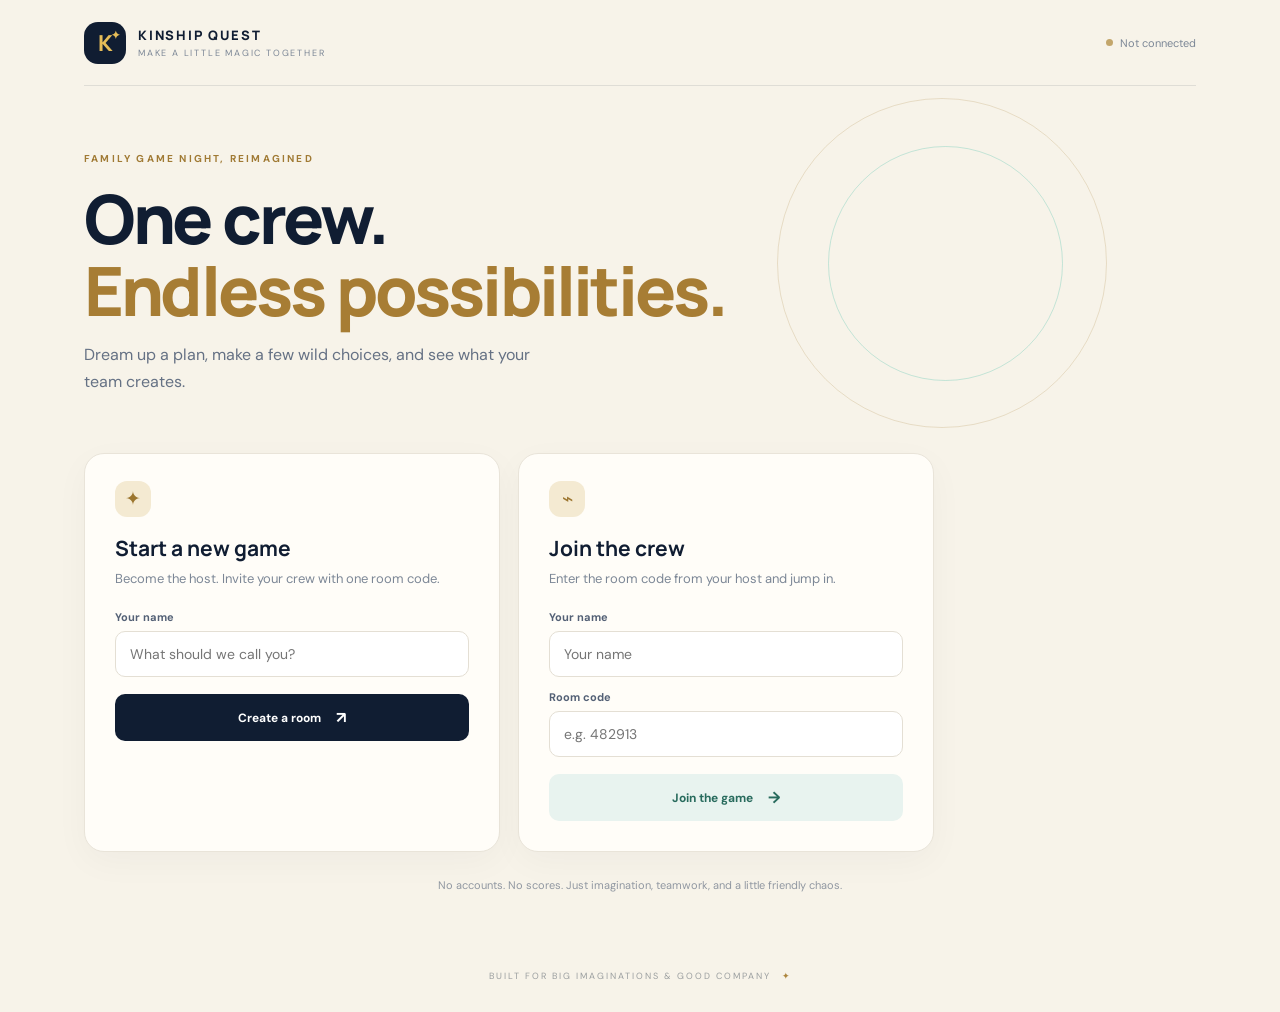
==== index.html @ 510e50ca "Add initial Kinship Quest prototype files" ====
<!doctype html>
<html lang="en">
<head>
  <meta charset="utf-8">
  <meta name="viewport" content="width=device-width, initial-scale=1">
  <meta name="theme-color" content="#101d32">
  <title>Kinship Quest | Family Game Night</title>
  <link rel="stylesheet" href="styles.css">
</head>
<body>
  <main class="shell">
    <header class="topbar">
      <a class="brand" href="#" aria-label="Kinship Quest home">
        <span class="brand-mark">K<span>✦</span></span>
        <span><strong>KINSHIP QUEST</strong><small>MAKE A LITTLE MAGIC TOGETHER</small></span>
      </a>
      <div id="connection" class="connection"><i></i><span>Not connected</span></div>
    </header>

    <section id="lobby" class="screen">
      <div class="hero">
        <div class="eyebrow">FAMILY GAME NIGHT, REIMAGINED</div>
        <h1>One crew.<br><em>Endless possibilities.</em></h1>
        <p>Dream up a plan, make a few wild choices, and see what your team creates.</p>
        <div class="hero-orbit orbit-one"></div><div class="hero-orbit orbit-two"></div>
      </div>
      <div class="lobby-grid">
        <article class="panel join-panel">
          <div class="panel-icon">✦</div>
          <h2>Start a new game</h2>
          <p>Become the host. Invite your crew with one room code.</p>
          <label for="hostName">Your name</label>
          <input id="hostName" maxlength="18" placeholder="What should we call you?">
          <button id="createRoom" class="btn btn-primary">Create a room <span>↗</span></button>
        </article>
        <article class="panel join-panel">
          <div class="panel-icon">⌁</div>
          <h2>Join the crew</h2>
          <p>Enter the room code from your host and jump in.</p>
          <label for="joinName">Your name</label>
          <input id="joinName" maxlength="18" placeholder="Your name">
          <label for="roomCode">Room code</label>
          <input id="roomCode" maxlength="6" placeholder="e.g. 482913" inputmode="numeric">
          <button id="joinRoom" class="btn btn-secondary">Join the game <span>→</span></button>
        </article>
      </div>
      <p class="lobby-note">No accounts. No scores. Just imagination, teamwork, and a little friendly chaos.</p>
    </section>

    <section id="game" class="screen hidden">
      <div class="game-head">
        <div><div class="eyebrow">YOUR FAMILY GAME ROOM</div><h1 id="roomTitle">The crew is here</h1></div>
        <div class="room-chip">ROOM <strong id="roomCodeDisplay">------</strong><button id="copyLink" title="Copy invite link">Copy invite</button></div>
      </div>
      <div class="game-layout">
        <aside class="sidebar panel">
          <div class="side-label">THE CREW <span id="playerCount">1</span></div>
          <ul id="playerList" class="player-list"></ul>
          <div class="side-divider"></div>
          <div class="side-label">TONIGHT'S ACTIVITIES</div>
          <div class="activity-tag active"><span>✧</span><div><b>Adventure Mission</b><small>Choose your path together</small></div></div>
          <div class="activity-tag"><span>✎</span><div><b>Draw It or Caption It</b><small>Create something unexpected</small></div></div>
          <p class="host-note" id="hostNote">The host sets the pace and starts each round.</p>
          <button id="leaveRoom" class="btn btn-quiet">Leave room</button>
        </aside>

        <section class="play-area">
          <div id="waiting" class="panel waiting-panel">
            <div class="waiting-symbol">✦</div>
            <div class="eyebrow">THE ADVENTURE STARTS HERE</div>
            <h2>Gather your people.</h2>
            <p>Share the room code. When everyone's in, the host can kick things off.</p>
            <div class="waiting-code" id="waitingCode">------</div>
            <button id="startGame" class="btn btn-primary host-only">Start the adventure <span>↗</span></button>
            <p class="waiting-small" id="waitingStatus">Waiting for the host to begin…</p>
          </div>

          <div id="round" class="panel round-panel hidden">
            <div class="round-top"><span class="round-kicker" id="roundKicker">MISSION 01</span><span id="roundType" class="round-type">TEAM DECISION</span></div>
            <div class="progress-track"><div id="progressBar"></div></div>
            <div class="eyebrow" id="roundEyebrow">THE WORLD IS YOURS TO SHAPE</div>
            <h2 id="promptTitle">A message from the future…</h2>
            <p id="promptBody" class="prompt-body"></p>
            <div id="missionChoices" class="choice-grid"></div>
            <div id="drawArea" class="draw-area hidden">
              <div class="draw-tabs"><button id="tabDraw" class="selected">Draw it</button><button id="tabCaption">Caption it</button></div>
              <div id="drawingPane">
                <canvas id="drawingCanvas" width="600" height="360"></canvas>
                <div class="canvas-tools"><button id="clearCanvas" class="btn btn-quiet">Clear</button><label>Ink <input id="inkColor" type="color" value="#14233c"></label><label>Size <input id="inkSize" type="range" min="2" max="18" value="6"></label></div>
              </div>
              <div id="captionPane" class="hidden"><textarea id="captionInput" maxlength="180" placeholder="Give it a caption…"></textarea></div>
              <button id="submitCreation" class="btn btn-primary">Send my creation <span>↗</span></button>
            </div>
            <div id="submissionStatus" class="submission-status"></div>
            <div id="revealArea" class="reveal-area hidden"><h3>The crew made this</h3><div id="revealGrid" class="reveal-grid"></div></div>
            <div class="host-controls host-only">
              <button id="revealBtn" class="btn btn-secondary">Reveal creations</button>
              <button id="nextRound" class="btn btn-primary">Next round <span>→</span></button>
            </div>
          </div>
          <div id="finished" class="panel waiting-panel hidden">
            <div class="waiting-symbol">✧</div><div class="eyebrow">THAT'S A WRAP</div>
            <h2>Look what we made together.</h2><p>Good stories are better when everybody adds something.</p>
            <button id="playAgain" class="btn btn-primary host-only">Play another round</button>
          </div>
        </section>
      </div>
    </section>
    <footer>BUILT FOR BIG IMAGINATIONS & GOOD COMPANY <span>✦</span></footer>
  </main>
  <div id="toast" class="toast" role="status"></div>
  <script type="module" src="app.js"></script>
</body>
</html>
---- styles.css ----
@import url('https://fonts.googleapis.com/css2?family=DM+Sans:wght@400;500;600;700&family=Manrope:wght@400;500;600;700;800&display=swap');
:root{--navy:#101d32;--navy2:#1c2d49;--cream:#f7f3e9;--paper:#fffdf8;--gold:#e6bd58;--teal:#62c7b3;--muted:#7c8796;--line:#e9e4d9;--coral:#e58a72}
*{box-sizing:border-box}body{margin:0;background:var(--cream);color:var(--navy);font-family:"DM Sans",sans-serif;min-height:100vh}.shell{max-width:1180px;margin:auto;padding:0 34px}.topbar{height:86px;display:flex;align-items:center;justify-content:space-between;border-bottom:1px solid rgba(16,29,50,.1)}.brand{display:flex;align-items:center;gap:12px;color:var(--navy);text-decoration:none}.brand-mark{width:42px;height:42px;background:var(--navy);color:var(--gold);border-radius:14px;display:grid;place-items:center;font:800 22px Manrope;position:relative}.brand-mark span{font-size:11px;position:absolute;right:6px;top:5px}.brand strong{display:block;font:800 13px Manrope;letter-spacing:1.8px}.brand small{display:block;font-size:9px;letter-spacing:1.8px;color:var(--muted);margin-top:3px}.connection{font-size:11px;color:var(--muted);display:flex;align-items:center;gap:7px}.connection i{width:7px;height:7px;border-radius:50%;background:#c3a66b}.connection.online i{background:#48aa91}.hero{position:relative;padding:66px 0 42px;overflow:hidden}.eyebrow{font-size:10px;font-weight:700;letter-spacing:2.2px;color:#a07a34}.hero h1{font:800 clamp(42px,6vw,68px)/1.06 Manrope;margin:17px 0 16px;letter-spacing:-2.8px;position:relative;z-index:1}.hero h1 em{font-style:normal;color:#a77d34}.hero p{font-size:16px;color:#657184;max-width:470px;line-height:1.65;position:relative;z-index:1}.hero-orbit{position:absolute;border:1px solid rgba(167,125,52,.2);border-radius:50%;pointer-events:none}.orbit-one{width:330px;height:330px;right:8%;top:12px}.orbit-two{width:235px;height:235px;right:12%;top:60px;border-color:rgba(98,199,179,.35)}.lobby-grid{display:grid;grid-template-columns:1fr 1fr;gap:18px;max-width:850px}.panel{background:var(--paper);border:1px solid var(--line);border-radius:20px;box-shadow:0 10px 35px rgba(16,29,50,.035)}.join-panel{padding:27px 30px 30px}.panel-icon{width:36px;height:36px;border-radius:12px;background:#f4ead2;color:#9c762f;display:grid;place-items:center;font-size:19px}.join-panel h2{font:700 21px Manrope;margin:17px 0 7px}.join-panel p{font-size:13px;color:var(--muted);margin:0 0 22px;line-height:1.5}.join-panel label{display:block;font-size:11px;font-weight:700;margin:13px 0 7px;color:#536075}.join-panel input,textarea{width:100%;border:1px solid #e4dfd4;background:#fff;border-radius:10px;padding:13px 14px;font:14px "DM Sans";outline:none;color:var(--navy)}input:focus,textarea:focus{border-color:#c4a35c;box-shadow:0 0 0 3px rgba(230,189,88,.15)}.btn{border:0;border-radius:10px;padding:13px 17px;font:700 12px "DM Sans";cursor:pointer;transition:.18s;display:inline-flex;align-items:center;justify-content:center;gap:15px}.btn:hover{transform:translateY(-1px);filter:brightness(1.04)}.btn span{font-size:16px}.btn-primary{background:var(--navy);color:#fff}.btn-secondary{background:#e8f3ef;color:#286b5d}.btn-quiet{background:#f1eee7;color:#677184}.join-panel .btn{width:100%;margin-top:17px}.lobby-note{text-align:center;font-size:11px;color:#9097a1;margin:26px 0 58px}.game-head{display:flex;align-items:center;justify-content:space-between;padding:38px 0 22px}.game-head h1{font:800 28px Manrope;margin:7px 0}.room-chip{background:#fff;border:1px solid var(--line);border-radius:12px;padding:9px 11px;font-size:9px;letter-spacing:1.5px;color:var(--muted);display:flex;align-items:center;gap:10px}.room-chip strong{font-size:15px;color:var(--navy);letter-spacing:2px}.room-chip button{border:0;border-left:1px solid var(--line);padding-left:10px;background:none;color:#8c6b2e;font-weight:700;font-size:10px;cursor:pointer}.game-layout{display:grid;grid-template-columns:240px 1fr;gap:20px;margin-bottom:55px}.sidebar{padding:21px;height:fit-content}.side-label{font-size:9px;font-weight:700;letter-spacing:1.8px;color:#9a8a6c;display:flex;justify-content:space-between}.player-list{list-style:none;padding:12px 0 5px;margin:0}.player-list li{display:flex;align-items:center;gap:9px;padding:8px 0;font-size:12px;font-weight:600}.avatar{width:27px;height:27px;border-radius:9px;background:#e8f3ef;color:#357766;display:grid;place-items:center;font-size:11px}.host-label{font-size:8px;color:#a17c36;margin-left:auto;letter-spacing:1px}.side-divider{height:1px;background:var(--line);margin:16px 0}.activity-tag{display:flex;align-items:center;gap:10px;padding:12px 8px;border-radius:11px;margin-top:5px;color:#6d7887}.activity-tag.active{background:#f6f0e2;color:var(--navy)}.activity-tag>span{font-size:19px;color:#a17c36}.activity-tag b{display:block;font-size:11px}.activity-tag small{display:block;font-size:9px;color:#8b94a1;margin-top:3px}.host-note{font-size:10px;line-height:1.5;color:#8b94a1;margin:19px 2px}.sidebar .btn{width:100%;font-size:10px}.play-area{min-width:0}.waiting-panel{text-align:center;padding:56px 25px;min-height:420px;display:flex;flex-direction:column;align-items:center;justify-content:center}.waiting-symbol{font-size:35px;color:#b58b3f;margin-bottom:16px}.waiting-panel h2{font:800 29px Manrope;margin:12px 0}.waiting-panel p{font-size:13px;color:#778293;max-width:390px;line-height:1.6}.waiting-code{font:800 25px Manrope;letter-spacing:7px;background:#f4efe3;border-radius:12px;padding:12px 22px;margin:12px 0 18px}.waiting-small{font-size:10px!important}.round-panel{padding:28px 32px;min-height:520px}.round-top{display:flex;justify-content:space-between;align-items:center}.round-kicker{font-size:10px;font-weight:800;letter-spacing:1.8px;color:#9c762f}.round-type{font-size:9px;letter-spacing:1.3px;color:#7d8c9b;background:#eef3f0;padding:7px 10px;border-radius:30px}.progress-track{height:3px;background:#eee9df;margin:17px 0 30px;border-radius:4px}.progress-track div{height:3px;width:10%;background:var(--gold);border-radius:4px;transition:width .2s}.round-panel h2{font:800 clamp(24px,3.5vw,36px)/1.15 Manrope;letter-spacing:-1px;margin:10px 0}.prompt-body{font-size:14px;line-height:1.65;color:#697789;max-width:650px;margin:10px 0 24px}.choice-grid{display:grid;grid-template-columns:1fr 1fr;gap:11px}.choice{background:#fff;border:1px solid var(--line);border-radius:12px;padding:16px;text-align:left;font:600 12px "DM Sans";color:var(--navy);cursor:pointer;min-height:65px}.choice:hover{border-color:#c9ad6d;background:#fffcf5}.choice.selected{border:2px solid #b48a3c;background:#faf4e5;padding:15px}.choice .choice-letter{display:inline-grid;place-items:center;width:23px;height:23px;border-radius:8px;background:#f0eadc;color:#98712f;margin-right:8px;font-size:10px}.draw-area{margin-top:15px}.draw-tabs{display:flex;gap:6px;margin:10px 0}.draw-tabs button{border:0;background:#f1eee7;color:#738092;border-radius:8px;padding:9px 15px;font-size:11px;font-weight:700;cursor:pointer}.draw-tabs button.selected{background:#e8f3ef;color:#286b5d}canvas{width:100%;max-width:600px;height:auto;aspect-ratio:5/3;background:#fff;border:1px dashed #cfc8b8;border-radius:12px;touch-action:none;display:block}.canvas-tools{display:flex;align-items:center;gap:15px;margin:10px 0 15px}.canvas-tools label{font-size:10px;color:#667487;display:flex;align-items:center;gap:6px}.canvas-tools input[type=color]{width:25px;height:22px;border:0;padding:0;background:none}.canvas-tools input[type=range]{width:75px}.draw-area textarea{min-height:100px;resize:vertical;margin:5px 0 12px}.draw-area>.btn{margin-top:4px}.submission-status{font-size:11px;color:#39816f;margin-top:12px;min-height:18px}.host-controls{display:flex;justify-content:flex-end;gap:9px;border-top:1px solid var(--line);padding-top:18px;margin-top:23px}.reveal-area{margin-top:24px}.reveal-area h3{font:700 16px Manrope}.reveal-grid{display:grid;grid-template-columns:repeat(auto-fit,minmax(150px,1fr));gap:10px}.reveal-card{background:#f7f4ed;border-radius:11px;padding:10px;font-size:10px}.reveal-card b{display:block;margin-bottom:7px}.reveal-card img{width:100%;border-radius:7px}.hidden{display:none!important}footer{text-align:center;font-size:9px;letter-spacing:2px;color:#9a9e9f;padding:20px 0 30px}footer span{color:#ad853d;margin-left:7px}.toast{position:fixed;bottom:20px;left:50%;transform:translate(-50%,20px);background:var(--navy);color:white;padding:11px 17px;border-radius:9px;font-size:12px;opacity:0;pointer-events:none;transition:.2s;z-index:10}.toast.show{opacity:1;transform:translate(-50%,0)}@media(max-width:760px){.shell{padding:0 17px}.topbar{height:70px}.hero{padding:48px 0 30px}.hero-orbit{opacity:.35;right:-100px}.lobby-grid{grid-template-columns:1fr}.join-panel{padding:23px}.game-head{align-items:flex-start;gap:12px;flex-direction:column}.game-layout{grid-template-columns:1fr;gap:13px}.sidebar{order:2}.play-area{order:1}.round-panel{padding:22px 18px}.waiting-panel{min-height:350px}.choice-grid{grid-template-columns:1fr}.host-controls{flex-direction:column}.host-controls .btn{width:100%}.room-chip{font-size:8px}.game-head h1{font-size:24px}.canvas-tools{flex-wrap:wrap}}
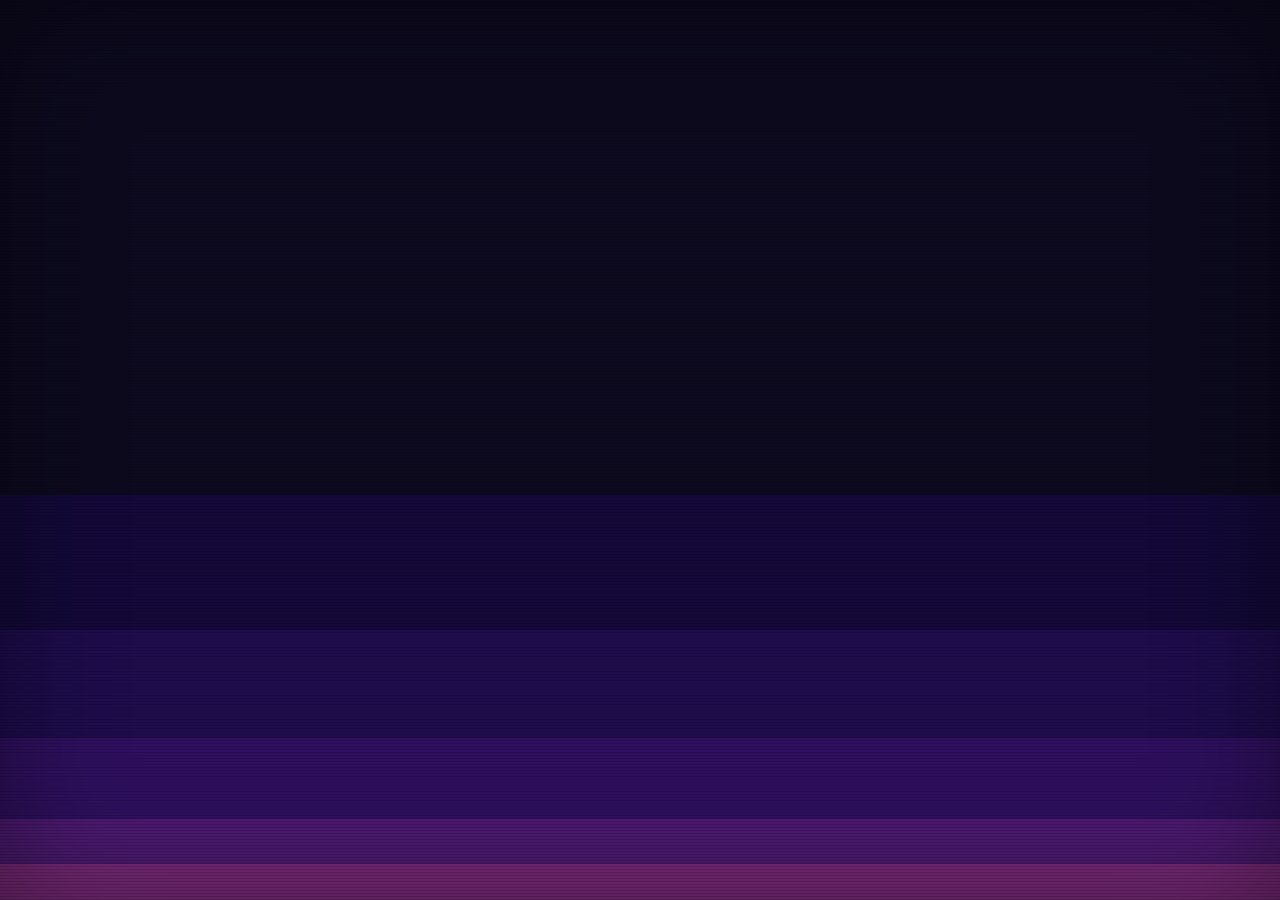
==== commit 310f4dd5: "File updates - newer game play decisions" ====
--- a/index.html
+++ b/index.html
@@ -2,113 +2,24 @@
 <html lang="en">
 <head>
   <meta charset="utf-8">
-  <meta name="viewport" content="width=device-width, initial-scale=1">
-  <meta name="theme-color" content="#101d32">
-  <title>Kinship Quest | Family Game Night</title>
+  <meta name="viewport" content="width=device-width, initial-scale=1, viewport-fit=cover">
+  <meta name="theme-color" content="#0d0a1f">
+  <title>KINSHIP QUEST</title>
+  <link rel="preconnect" href="https://fonts.googleapis.com">
+  <link rel="preconnect" href="https://fonts.gstatic.com" crossorigin>
+  <link href="https://fonts.googleapis.com/css2?family=Press+Start+2P&family=VT323&display=swap" rel="stylesheet">
   <link rel="stylesheet" href="styles.css">
 </head>
 <body>
-  <main class="shell">
-    <header class="topbar">
-      <a class="brand" href="#" aria-label="Kinship Quest home">
-        <span class="brand-mark">K<span>✦</span></span>
-        <span><strong>KINSHIP QUEST</strong><small>MAKE A LITTLE MAGIC TOGETHER</small></span>
-      </a>
-      <div id="connection" class="connection"><i></i><span>Not connected</span></div>
-    </header>
-
-    <section id="lobby" class="screen">
-      <div class="hero">
-        <div class="eyebrow">FAMILY GAME NIGHT, REIMAGINED</div>
-        <h1>One crew.<br><em>Endless possibilities.</em></h1>
-        <p>Dream up a plan, make a few wild choices, and see what your team creates.</p>
-        <div class="hero-orbit orbit-one"></div><div class="hero-orbit orbit-two"></div>
-      </div>
-      <div class="lobby-grid">
-        <article class="panel join-panel">
-          <div class="panel-icon">✦</div>
-          <h2>Start a new game</h2>
-          <p>Become the host. Invite your crew with one room code.</p>
-          <label for="hostName">Your name</label>
-          <input id="hostName" maxlength="18" placeholder="What should we call you?">
-          <button id="createRoom" class="btn btn-primary">Create a room <span>↗</span></button>
-        </article>
-        <article class="panel join-panel">
-          <div class="panel-icon">⌁</div>
-          <h2>Join the crew</h2>
-          <p>Enter the room code from your host and jump in.</p>
-          <label for="joinName">Your name</label>
-          <input id="joinName" maxlength="18" placeholder="Your name">
-          <label for="roomCode">Room code</label>
-          <input id="roomCode" maxlength="6" placeholder="e.g. 482913" inputmode="numeric">
-          <button id="joinRoom" class="btn btn-secondary">Join the game <span>→</span></button>
-        </article>
-      </div>
-      <p class="lobby-note">No accounts. No scores. Just imagination, teamwork, and a little friendly chaos.</p>
-    </section>
-
-    <section id="game" class="screen hidden">
-      <div class="game-head">
-        <div><div class="eyebrow">YOUR FAMILY GAME ROOM</div><h1 id="roomTitle">The crew is here</h1></div>
-        <div class="room-chip">ROOM <strong id="roomCodeDisplay">------</strong><button id="copyLink" title="Copy invite link">Copy invite</button></div>
-      </div>
-      <div class="game-layout">
-        <aside class="sidebar panel">
-          <div class="side-label">THE CREW <span id="playerCount">1</span></div>
-          <ul id="playerList" class="player-list"></ul>
-          <div class="side-divider"></div>
-          <div class="side-label">TONIGHT'S ACTIVITIES</div>
-          <div class="activity-tag active"><span>✧</span><div><b>Adventure Mission</b><small>Choose your path together</small></div></div>
-          <div class="activity-tag"><span>✎</span><div><b>Draw It or Caption It</b><small>Create something unexpected</small></div></div>
-          <p class="host-note" id="hostNote">The host sets the pace and starts each round.</p>
-          <button id="leaveRoom" class="btn btn-quiet">Leave room</button>
-        </aside>
-
-        <section class="play-area">
-          <div id="waiting" class="panel waiting-panel">
-            <div class="waiting-symbol">✦</div>
-            <div class="eyebrow">THE ADVENTURE STARTS HERE</div>
-            <h2>Gather your people.</h2>
-            <p>Share the room code. When everyone's in, the host can kick things off.</p>
-            <div class="waiting-code" id="waitingCode">------</div>
-            <button id="startGame" class="btn btn-primary host-only">Start the adventure <span>↗</span></button>
-            <p class="waiting-small" id="waitingStatus">Waiting for the host to begin…</p>
-          </div>
-
-          <div id="round" class="panel round-panel hidden">
-            <div class="round-top"><span class="round-kicker" id="roundKicker">MISSION 01</span><span id="roundType" class="round-type">TEAM DECISION</span></div>
-            <div class="progress-track"><div id="progressBar"></div></div>
-            <div class="eyebrow" id="roundEyebrow">THE WORLD IS YOURS TO SHAPE</div>
-            <h2 id="promptTitle">A message from the future…</h2>
-            <p id="promptBody" class="prompt-body"></p>
-            <div id="missionChoices" class="choice-grid"></div>
-            <div id="drawArea" class="draw-area hidden">
-              <div class="draw-tabs"><button id="tabDraw" class="selected">Draw it</button><button id="tabCaption">Caption it</button></div>
-              <div id="drawingPane">
-                <canvas id="drawingCanvas" width="600" height="360"></canvas>
-                <div class="canvas-tools"><button id="clearCanvas" class="btn btn-quiet">Clear</button><label>Ink <input id="inkColor" type="color" value="#14233c"></label><label>Size <input id="inkSize" type="range" min="2" max="18" value="6"></label></div>
-              </div>
-              <div id="captionPane" class="hidden"><textarea id="captionInput" maxlength="180" placeholder="Give it a caption…"></textarea></div>
-              <button id="submitCreation" class="btn btn-primary">Send my creation <span>↗</span></button>
-            </div>
-            <div id="submissionStatus" class="submission-status"></div>
-            <div id="revealArea" class="reveal-area hidden"><h3>The crew made this</h3><div id="revealGrid" class="reveal-grid"></div></div>
-            <div class="host-controls host-only">
-              <button id="revealBtn" class="btn btn-secondary">Reveal creations</button>
-              <button id="nextRound" class="btn btn-primary">Next round <span>→</span></button>
-            </div>
-          </div>
-          <div id="finished" class="panel waiting-panel hidden">
-            <div class="waiting-symbol">✧</div><div class="eyebrow">THAT'S A WRAP</div>
-            <h2>Look what we made together.</h2><p>Good stories are better when everybody adds something.</p>
-            <button id="playAgain" class="btn btn-primary host-only">Play another round</button>
-          </div>
-        </section>
-      </div>
-    </section>
-    <footer>BUILT FOR BIG IMAGINATIONS & GOOD COMPANY <span>✦</span></footer>
-  </main>
-  <div id="toast" class="toast" role="status"></div>
-  <script type="module" src="app.js"></script>
+  <canvas id="stars" aria-hidden="true"></canvas>
+  <div id="app">
+    <header id="hud" class="hidden"></header>
+    <main id="screen"></main>
+  </div>
+  <div id="chaos" class="hidden"></div>
+  <div id="parent" class="hidden"></div>
+  <div id="toast" role="status"></div>
+  <div class="crt" aria-hidden="true"></div>
+  <script type="module" src="js/main.js"></script>
 </body>
 </html>
--- a/styles.css
+++ b/styles.css
@@ -1,3 +1,243 @@
-@import url('https://fonts.googleapis.com/css2?family=DM+Sans:wght@400;500;600;700&family=Manrope:wght@400;500;600;700;800&display=swap');
-:root{--navy:#101d32;--navy2:#1c2d49;--cream:#f7f3e9;--paper:#fffdf8;--gold:#e6bd58;--teal:#62c7b3;--muted:#7c8796;--line:#e9e4d9;--coral:#e58a72}
-*{box-sizing:border-box}body{margin:0;background:var(--cream);color:var(--navy);font-family:"DM Sans",sans-serif;min-height:100vh}.shell{max-width:1180px;margin:auto;padding:0 34px}.topbar{height:86px;display:flex;align-items:center;justify-content:space-between;border-bottom:1px solid rgba(16,29,50,.1)}.brand{display:flex;align-items:center;gap:12px;color:var(--navy);text-decoration:none}.brand-mark{width:42px;height:42px;background:var(--navy);color:var(--gold);border-radius:14px;display:grid;place-items:center;font:800 22px Manrope;position:relative}.brand-mark span{font-size:11px;position:absolute;right:6px;top:5px}.brand strong{display:block;font:800 13px Manrope;letter-spacing:1.8px}.brand small{display:block;font-size:9px;letter-spacing:1.8px;color:var(--muted);margin-top:3px}.connection{font-size:11px;color:var(--muted);display:flex;align-items:center;gap:7px}.connection i{width:7px;height:7px;border-radius:50%;background:#c3a66b}.connection.online i{background:#48aa91}.hero{position:relative;padding:66px 0 42px;overflow:hidden}.eyebrow{font-size:10px;font-weight:700;letter-spacing:2.2px;color:#a07a34}.hero h1{font:800 clamp(42px,6vw,68px)/1.06 Manrope;margin:17px 0 16px;letter-spacing:-2.8px;position:relative;z-index:1}.hero h1 em{font-style:normal;color:#a77d34}.hero p{font-size:16px;color:#657184;max-width:470px;line-height:1.65;position:relative;z-index:1}.hero-orbit{position:absolute;border:1px solid rgba(167,125,52,.2);border-radius:50%;pointer-events:none}.orbit-one{width:330px;height:330px;right:8%;top:12px}.orbit-two{width:235px;height:235px;right:12%;top:60px;border-color:rgba(98,199,179,.35)}.lobby-grid{display:grid;grid-template-columns:1fr 1fr;gap:18px;max-width:850px}.panel{background:var(--paper);border:1px solid var(--line);border-radius:20px;box-shadow:0 10px 35px rgba(16,29,50,.035)}.join-panel{padding:27px 30px 30px}.panel-icon{width:36px;height:36px;border-radius:12px;background:#f4ead2;color:#9c762f;display:grid;place-items:center;font-size:19px}.join-panel h2{font:700 21px Manrope;margin:17px 0 7px}.join-panel p{font-size:13px;color:var(--muted);margin:0 0 22px;line-height:1.5}.join-panel label{display:block;font-size:11px;font-weight:700;margin:13px 0 7px;color:#536075}.join-panel input,textarea{width:100%;border:1px solid #e4dfd4;background:#fff;border-radius:10px;padding:13px 14px;font:14px "DM Sans";outline:none;color:var(--navy)}input:focus,textarea:focus{border-color:#c4a35c;box-shadow:0 0 0 3px rgba(230,189,88,.15)}.btn{border:0;border-radius:10px;padding:13px 17px;font:700 12px "DM Sans";cursor:pointer;transition:.18s;display:inline-flex;align-items:center;justify-content:center;gap:15px}.btn:hover{transform:translateY(-1px);filter:brightness(1.04)}.btn span{font-size:16px}.btn-primary{background:var(--navy);color:#fff}.btn-secondary{background:#e8f3ef;color:#286b5d}.btn-quiet{background:#f1eee7;color:#677184}.join-panel .btn{width:100%;margin-top:17px}.lobby-note{text-align:center;font-size:11px;color:#9097a1;margin:26px 0 58px}.game-head{display:flex;align-items:center;justify-content:space-between;padding:38px 0 22px}.game-head h1{font:800 28px Manrope;margin:7px 0}.room-chip{background:#fff;border:1px solid var(--line);border-radius:12px;padding:9px 11px;font-size:9px;letter-spacing:1.5px;color:var(--muted);display:flex;align-items:center;gap:10px}.room-chip strong{font-size:15px;color:var(--navy);letter-spacing:2px}.room-chip button{border:0;border-left:1px solid var(--line);padding-left:10px;background:none;color:#8c6b2e;font-weight:700;font-size:10px;cursor:pointer}.game-layout{display:grid;grid-template-columns:240px 1fr;gap:20px;margin-bottom:55px}.sidebar{padding:21px;height:fit-content}.side-label{font-size:9px;font-weight:700;letter-spacing:1.8px;color:#9a8a6c;display:flex;justify-content:space-between}.player-list{list-style:none;padding:12px 0 5px;margin:0}.player-list li{display:flex;align-items:center;gap:9px;padding:8px 0;font-size:12px;font-weight:600}.avatar{width:27px;height:27px;border-radius:9px;background:#e8f3ef;color:#357766;display:grid;place-items:center;font-size:11px}.host-label{font-size:8px;color:#a17c36;margin-left:auto;letter-spacing:1px}.side-divider{height:1px;background:var(--line);margin:16px 0}.activity-tag{display:flex;align-items:center;gap:10px;padding:12px 8px;border-radius:11px;margin-top:5px;color:#6d7887}.activity-tag.active{background:#f6f0e2;color:var(--navy)}.activity-tag>span{font-size:19px;color:#a17c36}.activity-tag b{display:block;font-size:11px}.activity-tag small{display:block;font-size:9px;color:#8b94a1;margin-top:3px}.host-note{font-size:10px;line-height:1.5;color:#8b94a1;margin:19px 2px}.sidebar .btn{width:100%;font-size:10px}.play-area{min-width:0}.waiting-panel{text-align:center;padding:56px 25px;min-height:420px;display:flex;flex-direction:column;align-items:center;justify-content:center}.waiting-symbol{font-size:35px;color:#b58b3f;margin-bottom:16px}.waiting-panel h2{font:800 29px Manrope;margin:12px 0}.waiting-panel p{font-size:13px;color:#778293;max-width:390px;line-height:1.6}.waiting-code{font:800 25px Manrope;letter-spacing:7px;background:#f4efe3;border-radius:12px;padding:12px 22px;margin:12px 0 18px}.waiting-small{font-size:10px!important}.round-panel{padding:28px 32px;min-height:520px}.round-top{display:flex;justify-content:space-between;align-items:center}.round-kicker{font-size:10px;font-weight:800;letter-spacing:1.8px;color:#9c762f}.round-type{font-size:9px;letter-spacing:1.3px;color:#7d8c9b;background:#eef3f0;padding:7px 10px;border-radius:30px}.progress-track{height:3px;background:#eee9df;margin:17px 0 30px;border-radius:4px}.progress-track div{height:3px;width:10%;background:var(--gold);border-radius:4px;transition:width .2s}.round-panel h2{font:800 clamp(24px,3.5vw,36px)/1.15 Manrope;letter-spacing:-1px;margin:10px 0}.prompt-body{font-size:14px;line-height:1.65;color:#697789;max-width:650px;margin:10px 0 24px}.choice-grid{display:grid;grid-template-columns:1fr 1fr;gap:11px}.choice{background:#fff;border:1px solid var(--line);border-radius:12px;padding:16px;text-align:left;font:600 12px "DM Sans";color:var(--navy);cursor:pointer;min-height:65px}.choice:hover{border-color:#c9ad6d;background:#fffcf5}.choice.selected{border:2px solid #b48a3c;background:#faf4e5;padding:15px}.choice .choice-letter{display:inline-grid;place-items:center;width:23px;height:23px;border-radius:8px;background:#f0eadc;color:#98712f;margin-right:8px;font-size:10px}.draw-area{margin-top:15px}.draw-tabs{display:flex;gap:6px;margin:10px 0}.draw-tabs button{border:0;background:#f1eee7;color:#738092;border-radius:8px;padding:9px 15px;font-size:11px;font-weight:700;cursor:pointer}.draw-tabs button.selected{background:#e8f3ef;color:#286b5d}canvas{width:100%;max-width:600px;height:auto;aspect-ratio:5/3;background:#fff;border:1px dashed #cfc8b8;border-radius:12px;touch-action:none;display:block}.canvas-tools{display:flex;align-items:center;gap:15px;margin:10px 0 15px}.canvas-tools label{font-size:10px;color:#667487;display:flex;align-items:center;gap:6px}.canvas-tools input[type=color]{width:25px;height:22px;border:0;padding:0;background:none}.canvas-tools input[type=range]{width:75px}.draw-area textarea{min-height:100px;resize:vertical;margin:5px 0 12px}.draw-area>.btn{margin-top:4px}.submission-status{font-size:11px;color:#39816f;margin-top:12px;min-height:18px}.host-controls{display:flex;justify-content:flex-end;gap:9px;border-top:1px solid var(--line);padding-top:18px;margin-top:23px}.reveal-area{margin-top:24px}.reveal-area h3{font:700 16px Manrope}.reveal-grid{display:grid;grid-template-columns:repeat(auto-fit,minmax(150px,1fr));gap:10px}.reveal-card{background:#f7f4ed;border-radius:11px;padding:10px;font-size:10px}.reveal-card b{display:block;margin-bottom:7px}.reveal-card img{width:100%;border-radius:7px}.hidden{display:none!important}footer{text-align:center;font-size:9px;letter-spacing:2px;color:#9a9e9f;padding:20px 0 30px}footer span{color:#ad853d;margin-left:7px}.toast{position:fixed;bottom:20px;left:50%;transform:translate(-50%,20px);background:var(--navy);color:white;padding:11px 17px;border-radius:9px;font-size:12px;opacity:0;pointer-events:none;transition:.2s;z-index:10}.toast.show{opacity:1;transform:translate(-50%,0)}@media(max-width:760px){.shell{padding:0 17px}.topbar{height:70px}.hero{padding:48px 0 30px}.hero-orbit{opacity:.35;right:-100px}.lobby-grid{grid-template-columns:1fr}.join-panel{padding:23px}.game-head{align-items:flex-start;gap:12px;flex-direction:column}.game-layout{grid-template-columns:1fr;gap:13px}.sidebar{order:2}.play-area{order:1}.round-panel{padding:22px 18px}.waiting-panel{min-height:350px}.choice-grid{grid-template-columns:1fr}.host-controls{flex-direction:column}.host-controls .btn{width:100%}.room-chip{font-size:8px}.game-head h1{font-size:24px}.canvas-tools{flex-wrap:wrap}}
+/* KINSHIP QUEST. Pocket-arcade look: hard pixels, notched boxes, banded colors, no smooth gradients. */
+:root {
+  --ink: #0d0a1f; --panel: #1b1040; --panel2: #2c1a66; --cream: #fff7e0; --muted: #9a8fcf;
+  --yellow: #ffd23f; --pink: #ff4fa3; --cyan: #2de2e6; --green: #5fe36b; --red: #ff3b5c; --orange: #ff8a1f;
+  --px: 4px;
+}
+* { box-sizing: border-box; image-rendering: pixelated; }
+html { background: var(--ink); }
+body {
+  margin: 0; min-height: 100vh; color: var(--cream); font: 24px/1.15 'VT323', 'Courier New', monospace;
+  background: linear-gradient(var(--ink) 0 55%, #14093a 55% 70%, #1e0c4d 70% 82%, #2f1060 82% 91%, #4d1a72 91% 96%, #7a2a7a 96%) fixed;
+  -webkit-font-smoothing: none; font-smooth: never;
+}
+#stars { position: fixed; inset: 0; width: 100%; height: 100%; z-index: 0; pointer-events: none; }
+#app { position: relative; z-index: 1; max-width: 1020px; margin: 0 auto; padding: 10px 14px 60px; }
+.crt { position: fixed; inset: 0; z-index: 50; pointer-events: none;
+  background: repeating-linear-gradient(transparent 0 2px, rgba(0, 0, 0, .16) 2px 3px);
+  box-shadow: inset 0 0 120px rgba(0, 0, 0, .45); }
+.hidden { display: none !important; }
+h1, h2, h3, h4, .btn, .label, .tag, .speaker, .hq, .mini, .bigcode, .outcome, .shead { font-family: 'Press Start 2P', monospace; font-weight: normal; letter-spacing: 0; }
+h2, h3, h4 { margin: 0 0 12px; line-height: 1.5; }
+h2 { font-size: 16px; color: var(--yellow); }
+p { margin: 0 0 8px; }
+small { font-size: .8em; }
+:focus-visible { outline: 4px dashed var(--cyan); outline-offset: 4px; }
+button { font: inherit; color: inherit; cursor: pointer; }
+button:disabled { cursor: not-allowed; }
+
+/* ---- boxes ---- */
+.box {
+  --line: var(--cream); position: relative; margin: 6px; background: var(--panel);
+  box-shadow: 0 -4px 0 0 var(--line), 0 4px 0 0 var(--line), -4px 0 0 0 var(--line), 4px 0 0 0 var(--line),
+    inset 4px 4px 0 0 rgba(255, 255, 255, .08), inset -4px -4px 0 0 rgba(0, 0, 0, .3), 10px 10px 0 0 rgba(0, 0, 0, .45);
+}
+.pad { padding: 16px 18px; }
+.center { text-align: center; }
+.note { color: var(--muted); font-size: 22px; }
+.label { font-size: 10px; color: var(--yellow); margin: 12px 0 8px; display: block; }
+
+/* ---- buttons ---- */
+.btn {
+  --c: var(--yellow); font-size: 12px; line-height: 1.4; padding: 14px 18px; border: 0; background: var(--c); color: var(--ink);
+  box-shadow: 0 -4px 0 0 #000, 0 4px 0 0 #000, -4px 0 0 0 #000, 4px 0 0 0 #000,
+    inset 0 -6px 0 0 rgba(0, 0, 0, .28), inset 0 6px 0 0 rgba(255, 255, 255, .38);
+  margin: 6px; position: relative;
+}
+.btn.y { --c: var(--yellow); } .btn.p { --c: var(--pink); } .btn.c { --c: var(--cyan); } .btn.g { --c: var(--green); }
+.btn.big { font-size: 14px; padding: 18px 26px; }
+.btn.small { font-size: 10px; padding: 10px 12px; }
+.btn:hover:not(:disabled), .btn:focus-visible { filter: brightness(1.12); }
+.btn:hover:not(:disabled)::before { content: '►'; position: absolute; left: 6px; animation: blink .5s steps(1) infinite; }
+.btn:active:not(:disabled) { transform: translateY(4px); }
+.btn:disabled { filter: grayscale(1) brightness(.6); }
+.btn.pulse { animation: pulse 1s steps(2) infinite; }
+@keyframes pulse { 50% { transform: translateY(-3px); } }
+@keyframes blink { 50% { opacity: 0; } }
+@keyframes hop { 50% { transform: translateY(-8px); } }
+@keyframes bob { 50% { transform: translateY(-6px); } }
+.btnrow { display: flex; flex-wrap: wrap; gap: 4px; justify-content: center; align-items: center; margin-top: 6px; }
+.dots { animation: blink 1s steps(1) infinite; }
+
+/* ---- HUD ---- */
+#hud { position: sticky; top: 0; z-index: 20; background: var(--ink); margin: 0 -14px 14px; padding: 10px 14px; border-bottom: 4px solid var(--panel2); }
+.hudin { display: flex; align-items: center; gap: 14px; flex-wrap: wrap; }
+.hq { font-size: 10px; color: var(--yellow); flex: 0 0 auto; max-width: 30%; }
+.prog { flex: 1 1 100px; height: 14px; background: var(--panel); box-shadow: inset 0 0 0 3px var(--panel2); position: relative; min-width: 80px; }
+.prog i { display: block; height: 100%; background: repeating-linear-gradient(90deg, var(--green) 0 8px, #3da64a 8px 10px); transition: width .4s steps(8); }
+.hearts { display: flex; gap: 3px; align-items: center; }
+.hearts span { font: 9px 'Press Start 2P'; color: var(--muted); margin-left: 10px; }
+.heart { width: 28px; height: 24px; fill: var(--red); }
+.heart.off { fill: #3a2a66; }
+.coins { font-size: 24px; color: var(--yellow); } .coins b { font: 14px 'Press Start 2P'; }
+.roomtag { flex: 1; text-align: right; font-size: 22px; color: var(--muted); } .roomtag b { color: var(--cream); letter-spacing: 3px; }
+.mini { font-size: 8px; background: var(--panel); color: var(--cream); border: 0; padding: 8px 10px; box-shadow: 0 0 0 3px var(--panel2); }
+.mini:hover { background: var(--panel2); }
+.invbar { margin-top: 8px; font-size: 20px; color: var(--muted); } .invbar span, .items span { background: var(--panel2); color: var(--yellow); padding: 1px 8px; margin: 0 4px; }
+
+/* ---- title ---- */
+.title { text-align: center; padding-top: 6vh; }
+.logo { margin: 0; line-height: 1.2; }
+.logo i { display: inline-block; font-style: normal; animation: bob 1.4s steps(2) infinite; animation-delay: calc(var(--i) * -.17s); }
+.l1 { display: block; font-size: clamp(30px, 9.5vw, 88px); color: var(--yellow); text-shadow: 3px 3px 0 var(--orange), 6px 6px 0 var(--red), 9px 9px 0 #7a1fa8, 12px 12px 0 var(--ink); }
+.l2 { display: block; font-size: clamp(40px, 13vw, 124px); color: var(--cyan); margin-top: 6px; text-shadow: 3px 3px 0 #4d7cff, 6px 6px 0 #4a2bd1, 9px 9px 0 #2a1470, 12px 12px 0 var(--ink); }
+.sub { font-size: 26px; color: var(--pink); margin: 24px 0 8px; letter-spacing: 2px; }
+.march-row { display: flex; justify-content: center; flex-wrap: wrap; gap: 6px; margin: 10px 0 18px; }
+.march { animation: hop .7s steps(2) infinite; image-rendering: pixelated; width: clamp(34px, 8vw, 72px); height: auto; }
+.menu { max-width: 640px; margin: 0 auto; padding: 22px; text-align: left; }
+.menu label { display: block; font: 10px 'Press Start 2P'; color: var(--yellow); margin-bottom: 14px; line-height: 2; }
+.menu input, .write input, .write textarea {
+  display: block; width: 100%; margin-top: 8px; background: var(--ink); color: var(--cream); border: 0; padding: 12px 14px;
+  font: 30px 'VT323', monospace; box-shadow: inset 0 0 0 4px var(--panel2); caret-color: var(--yellow); text-transform: uppercase;
+}
+.menu input:focus, .write input:focus, .write textarea:focus { outline: 0; box-shadow: inset 0 0 0 4px var(--cyan); }
+.code { text-align: center; letter-spacing: 12px; }
+.row2 { display: grid; grid-template-columns: 1fr 1fr; gap: 22px; align-items: start; margin-top: 8px; }
+.row2 .btn { width: calc(100% - 12px); } .row2 small { display: block; color: var(--muted); margin: 8px 6px; font-size: 22px; }
+.cont { text-align: center; margin-top: 12px; }
+.foot { color: var(--muted); margin-top: 34px; font-size: 22px; }
+
+/* ---- lobby ---- */
+.lobby { display: grid; grid-template-columns: 1.35fr 1fr; gap: 18px; align-items: start; }
+.builder { padding: 18px; }
+.preview { display: flex; gap: 18px; align-items: center; flex-wrap: wrap; }
+.stage-floor { background: var(--ink); padding: 14px 24px 8px; box-shadow: inset 0 -12px 0 0 var(--panel2); }
+.who { flex: 1 1 200px; font-size: 26px; } .who b { color: var(--yellow); font-weight: normal; }
+.catch { color: var(--cyan); margin-top: 8px; } .quirk { color: var(--muted); }
+.classes { display: grid; grid-template-columns: repeat(4, 1fr); gap: 8px; }
+.cls { background: var(--ink); border: 0; padding: 8px 2px 4px; display: flex; flex-direction: column; align-items: center; gap: 4px; box-shadow: inset 0 0 0 4px var(--panel2); }
+.cls small { font: 7px 'Press Start 2P'; line-height: 1.4; }
+.cls:hover:not(:disabled) { box-shadow: inset 0 0 0 4px var(--cyan); }
+.cls.sel { box-shadow: inset 0 0 0 4px var(--yellow); background: var(--panel2); }
+.cls:disabled { opacity: .35; }
+.info { display: flex; gap: 14px; margin-top: 14px; flex-wrap: wrap; font-size: 22px; align-items: flex-start; }
+.info p { flex: 1 1 200px; margin: 0; } .info em { color: var(--muted); font-style: normal; }
+.traits { flex: 0 0 auto; min-width: 190px; } .trait { display: flex; justify-content: space-between; gap: 10px; font: 8px 'Press Start 2P'; line-height: 2; }
+.trait b { font-weight: normal; color: var(--green); letter-spacing: 1px; } .trait u { text-decoration: none; color: var(--panel2); }
+.swatches { display: flex; gap: 22px; flex-wrap: wrap; } .swatches .label { margin-top: 14px; }
+.sw { width: 30px; height: 30px; margin: 3px; border: 0; background: var(--c); box-shadow: 0 0 0 3px var(--ink); padding: 0; }
+.sw:hover { box-shadow: 0 0 0 3px var(--cyan); } .sw.sel { box-shadow: 0 0 0 3px var(--ink), 0 0 0 7px var(--yellow); }
+.side .pad { padding: 14px 18px; }
+.bigcode { font-size: 38px; color: var(--cyan); text-align: center; letter-spacing: 12px; text-shadow: 4px 4px 0 var(--ink); margin: 6px 0; }
+.member { display: flex; align-items: center; gap: 12px; padding: 6px 0; border-bottom: 3px dotted var(--panel2); }
+.member b { font-weight: normal; color: var(--cream); display: block; } .member small { color: var(--muted); font-size: 20px; }
+.member > div { flex: 1; min-width: 0; } .member.away { opacity: .45; }
+.tag { font-size: 7px; padding: 6px 8px; background: var(--panel2); color: var(--muted); } .tag.ok { background: var(--green); color: var(--ink); }
+.startbox { text-align: center; margin-top: 14px; } .startbox small { display: block; color: var(--muted); }
+
+/* ---- quest pick ---- */
+.shead { font-size: clamp(14px, 3.4vw, 22px); color: var(--yellow); text-align: center; margin: 14px 0 20px; text-shadow: 4px 4px 0 var(--red); }
+.quests { display: grid; grid-template-columns: repeat(3, 1fr); gap: 14px; margin-bottom: 10px; }
+.quest { padding: 0; text-align: left; display: flex; flex-direction: column; color: var(--cream); border: 0; }
+.quest:hover:not(:disabled), .quest.sel { --line: var(--yellow); }
+.quest:disabled { cursor: default; }
+.quest.sel { background: var(--panel2); transform: translateY(-6px); }
+.qimg { width: 100%; display: block; aspect-ratio: 160 / 64; object-fit: cover; }
+.qbody { padding: 12px 14px 14px; } .qbody h3 { font-size: 10px; color: var(--yellow); line-height: 1.6; } .qbody p { font-size: 22px; margin: 6px 0 0; }
+.tags span { display: inline-block; font: 7px 'Press Start 2P'; background: var(--pink); color: var(--ink); padding: 4px 6px; margin: 0 4px 4px 0; }
+.opts { display: grid; grid-template-columns: 1fr 1fr; gap: 20px; }
+.seg { display: flex; gap: 8px; flex-wrap: wrap; } .seg button { background: var(--ink); border: 0; padding: 10px 12px; font: 9px 'Press Start 2P'; box-shadow: inset 0 0 0 4px var(--panel2); display: flex; flex-direction: column; gap: 6px; align-items: center; }
+.seg small { font: 20px 'VT323'; color: var(--muted); } .seg button.sel { box-shadow: inset 0 0 0 4px var(--yellow); background: var(--panel2); } .seg button:disabled { opacity: .85; }
+.dials { display: flex; flex-wrap: wrap; gap: 8px; } .dials.ro span { padding: 8px 10px; background: var(--ink); font: 8px 'Press Start 2P'; color: var(--muted); } .dials.ro .on { color: var(--green); }
+.toggle { background: var(--ink); border: 0; padding: 10px 12px 10px 38px; font: 8px 'Press Start 2P'; line-height: 1.5; position: relative; box-shadow: inset 0 0 0 4px var(--panel2); text-align: left; }
+.toggle i { position: absolute; left: 10px; top: 50%; margin-top: -9px; width: 18px; height: 18px; background: var(--panel2); } .toggle.on { box-shadow: inset 0 0 0 4px var(--green); } .toggle.on i { background: var(--green); }
+.topics { margin-top: 10px; display: flex; flex-wrap: wrap; gap: 6px; }
+.chipbtn { background: var(--ink); border: 0; font: 7px 'Press Start 2P'; padding: 7px 8px; color: var(--muted); } .chipbtn.on { background: var(--cyan); color: var(--ink); }
+.heroes { display: flex; flex-wrap: wrap; gap: 14px; } .hh { text-align: center; display: flex; flex-direction: column; align-items: center; } .hh small { color: var(--muted); }
+.hh.big { width: 130px; gap: 2px; } .hh.big b { font-weight: normal; color: var(--yellow); } .award { display: block; font: 7px 'Press Start 2P'; line-height: 1.5; background: var(--pink); color: var(--ink); padding: 4px 6px; margin-top: 4px; }
+
+/* ---- play ---- */
+.banner { position: relative; margin: 6px; box-shadow: 0 -4px 0 0 var(--cream), 0 4px 0 0 var(--cream), -4px 0 0 0 var(--cream), 4px 0 0 0 var(--cream), 10px 10px 0 0 rgba(0, 0, 0, .45); background: var(--ink); }
+.banner > img { width: 100%; display: block; aspect-ratio: 160 / 64; }
+/* compact banner while players are working so the activity stays on screen */
+.play:not([data-sub=read]):not([data-sub=result]) .banner > img { aspect-ratio: 160 / 30; object-fit: cover; object-position: center bottom; }
+.play:not([data-sub=read]):not([data-sub=result]) .cast { bottom: 2px; }
+.play:not([data-sub=read]):not([data-sub=result]) .actor img { width: clamp(26px, 5vw, 38px); }
+.play:not([data-sub=read]):not([data-sub=result]) .actor em { top: -22px; }
+.banner.small > img { aspect-ratio: 160 / 40; object-fit: cover; }
+.cast { position: absolute; left: 0; right: 0; bottom: 4px; display: flex; justify-content: center; align-items: flex-end; gap: clamp(2px, 1.5vw, 14px); padding: 0 6px; }
+.actor { text-align: center; position: relative; } .actor small { display: block; font-size: 17px; background: rgba(13, 10, 31, .8); padding: 0 4px; margin-top: 2px; max-width: 90px; overflow: hidden; text-overflow: ellipsis; white-space: nowrap; }
+.actor img { width: clamp(30px, 7vw, 56px); height: auto; }
+.actor.spot small { background: var(--yellow); color: var(--ink); }
+.actor em { position: absolute; top: -26px; left: 50%; transform: translateX(-50%); font: 7px 'Press Start 2P'; background: var(--yellow); color: var(--ink); padding: 4px 5px; white-space: nowrap; font-style: normal; animation: bob 1s steps(2) infinite; }
+.spr.idle { animation: bob 1.6s steps(2) infinite; } .spr.hop { animation: hop .8s steps(2) infinite; }
+.dialog { margin: 26px 6px 8px; padding: 22px 20px 16px; min-height: 130px; cursor: pointer; }
+.speaker { position: absolute; top: -18px; left: 14px; background: var(--yellow); color: var(--ink); font-size: 10px; padding: 8px 12px; box-shadow: 0 -4px 0 0 #000, 0 4px 0 0 #000, -4px 0 0 0 #000, 4px 0 0 0 #000; max-width: 90%; line-height: 1.4; }
+#narr { font-size: 30px; line-height: 1.18; margin: 4px 0 0; min-height: 60px; }
+.more { position: absolute; right: 14px; bottom: 8px; color: var(--yellow); opacity: 0; font-size: 22px; }
+.dialog.done .more { opacity: 1; animation: blink .8s steps(1) infinite; }
+#inter { display: block; }
+.card { padding: 14px 18px; } .card h4 { font-size: 10px; color: var(--cyan); margin-bottom: 8px; } .card p { margin: 0 0 6px; }
+.mission .prompt { font-size: 32px; color: var(--cream); } .mission .tr { color: var(--muted); font-size: 22px; } .mission .tr b { color: var(--green); font-weight: normal; }
+.secret { font: 20px/1.5 'Press Start 2P'; color: var(--yellow); background: var(--ink); padding: 16px; margin: 8px 0; text-align: center; animation: pulse 1s steps(2) infinite; }
+.hint { color: var(--yellow); font-size: 26px; min-height: 26px; }
+.lesson { padding: 14px 18px; --line: var(--green); } .lesson h4 { font-size: 9px; color: var(--green); } .lesson .ask { color: var(--cyan); }
+
+.choices { display: grid; gap: 4px; }
+.choice { display: flex; align-items: center; gap: 14px; width: calc(100% - 12px); text-align: left; padding: 12px 14px; border: 0; font-size: 28px; line-height: 1.1; color: var(--cream); }
+.choice b { flex: 0 0 38px; height: 38px; display: grid; place-items: center; background: var(--yellow); color: var(--ink); font: 14px 'Press Start 2P'; }
+.choice em { display: block; font-style: normal; font-size: 20px; color: var(--cyan); }
+.choice:hover:not(:disabled) { --line: var(--cyan); background: var(--panel2); }
+.choice.sel { --line: var(--yellow); background: var(--panel2); } .choice.sel::after { content: '◄'; margin-left: auto; color: var(--yellow); }
+.choice:disabled { opacity: .45; cursor: not-allowed; }
+
+.tally { margin: 8px 6px; } .trow { display: flex; align-items: center; gap: 10px; padding: 6px; opacity: .6; } .trow.won { opacity: 1; background: var(--panel2); }
+.trow b { font: 12px 'Press Start 2P'; color: var(--yellow); width: 24px; } .bar { flex: 1; height: 16px; background: var(--ink); } .bar i { display: block; height: 100%; background: var(--pink); } .trow.won .bar i { background: var(--green); } .trow .who { display: flex; min-width: 60px; }
+
+.drawing { padding: 14px; text-align: center; }
+#pix { width: 100%; max-width: 640px; aspect-ratio: 128 / 80; background: #fff7e0; display: block; margin: 0 auto 10px; touch-action: none; image-rendering: pixelated; cursor: crosshair; box-shadow: 0 0 0 4px #000, 0 0 0 8px var(--cream); }
+.tools { display: flex; flex-direction: column; gap: 6px; align-items: center; } .pal { display: flex; flex-wrap: wrap; justify-content: center; }
+.tt { display: flex; flex-wrap: wrap; justify-content: center; gap: 6px; }
+.toolb { background: var(--ink); border: 0; padding: 8px 10px; font: 8px 'Press Start 2P'; box-shadow: inset 0 0 0 3px var(--panel2); } .toolb.sel { background: var(--cyan); color: var(--ink); }
+.write { padding: 12px 16px; } .write.inline { display: flex; align-items: center; gap: 8px; } .write.inline input { margin: 0; flex: 1; } .write textarea { height: 110px; resize: none; margin-bottom: 8px; text-transform: none; }
+.feed { margin: 6px 10px; font-size: 24px; min-height: 28px; } .feed div { color: var(--muted); } .feed .ok { color: var(--green); } .feed b { font-weight: normal; color: var(--cream); }
+.ok { color: var(--green); }
+.entries { display: grid; grid-template-columns: repeat(auto-fit, minmax(210px, 1fr)); gap: 10px; margin-top: 6px; }
+.entry { padding: 8px; border: 0; text-align: center; color: var(--cream); min-height: 90px; display: flex; flex-direction: column; justify-content: center; }
+.entry img { width: 100%; background: #fff7e0; display: block; } .entry q { font-size: 28px; quotes: none; padding: 10px 6px; display: block; } .entry small { color: var(--muted); margin-top: 6px; }
+.entry:hover:not(:disabled) { --line: var(--cyan); } .entry.sel { --line: var(--yellow); background: var(--panel2); } .entry.mine { opacity: .6; }
+
+.strip { display: flex; flex-wrap: wrap; gap: 8px; margin: 8px 6px; justify-content: center; }
+.chip { text-align: center; opacity: .55; position: relative; padding: 4px 6px; } .chip small { display: block; font-size: 17px; } .chip i { position: absolute; top: 0; right: 0; width: 12px; height: 12px; background: var(--panel2); }
+.chip.done { opacity: 1; } .chip.done i { background: var(--green); } .chip.away { filter: grayscale(1); opacity: .3; }
+.timer { margin: 8px 6px; height: 26px; background: var(--ink); position: relative; box-shadow: inset 0 0 0 4px var(--panel2); }
+.timer i { display: block; height: 100%; background: var(--cyan); } .timer.low i { background: var(--red); animation: blink .5s steps(1) infinite; }
+.timer b { position: absolute; right: 10px; top: 4px; font: 11px 'Press Start 2P'; text-shadow: 2px 2px 0 var(--ink); }
+
+.rolls { margin: 6px; } .rrow { display: flex; align-items: center; gap: 10px; padding: 6px 0; border-bottom: 3px dotted var(--panel2); } .rrow.me { background: rgba(255, 210, 63, .08); }
+.rn { flex: 1; min-width: 0; } .rn b { font-weight: normal; display: block; } .rn small { color: var(--muted); } .rn em { font-style: normal; color: var(--yellow); } .rn em.spent { color: var(--muted); }
+.die { width: 46px; height: 46px; background: var(--cream); color: var(--ink); display: grid; place-items: center; font: 20px 'Press Start 2P'; box-shadow: inset -4px -4px 0 rgba(0, 0, 0, .25); }
+.die.set { animation: hop .4s steps(2) 2; }
+.bon { min-width: 170px; font-size: 20px; display: flex; gap: 8px; align-items: center; justify-content: flex-end; opacity: 0; font-size: 24px; color: var(--muted); } .bon.show { opacity: 1; } .bon b { font: 14px 'Press Start 2P'; color: var(--yellow); margin-left: 6px; }
+.winners { color: var(--yellow); font-size: 24px; padding: 8px; }
+.result { opacity: 0; transition: opacity .3s steps(3); } .result.show { opacity: 1; }
+.meter { position: relative; height: 22px; background: var(--ink); margin: 14px 10px 4px; box-shadow: inset 0 0 0 4px var(--panel2); } .meter i { display: block; height: 100%; background: var(--green); }
+.meter u, .meter s { position: absolute; top: -6px; bottom: -6px; width: 4px; background: var(--yellow); } .meter s { background: var(--pink); }
+.legend { text-align: center; color: var(--muted); } .legend b { color: var(--cream); font-weight: normal; }
+.outcome { text-align: center; font-size: clamp(22px, 6vw, 40px); margin: 16px 0 6px; text-shadow: 4px 4px 0 var(--ink); animation: pulse .6s steps(2) 4; } .outcome small { display: block; font: 22px 'VT323'; color: var(--cream); margin-top: 8px; text-shadow: none; }
+.outcome.great { color: var(--green); } .outcome.ok { color: var(--yellow); } .outcome.oops { color: var(--red); }
+.bar2 { display: flex; justify-content: space-between; align-items: center; gap: 10px; margin: 14px 4px 0; flex-wrap: wrap; } .bar2 .note { flex: 1; text-align: center; }
+
+/* ---- end ---- */
+.endbox { margin-top: 24px; text-align: center; } .endbox h2 { font-size: clamp(13px, 3.6vw, 20px); color: var(--yellow); text-shadow: 3px 3px 0 var(--red); line-height: 1.6; } .endbox p { font-size: 30px; line-height: 1.2; text-align: left; }
+.endbox.triumph { --line: var(--yellow); } .endbox.wobbly { --line: var(--pink); } .endbox .hearts { justify-content: center; margin: 14px 0; } .items { margin-top: 10px; }
+.podium .heroes { justify-content: center; }
+
+/* ---- overlays ---- */
+#chaos { position: fixed; inset: 0; z-index: 60; display: grid; place-items: center; background: rgba(13, 10, 31, .86); padding: 20px; }
+#chaos .box { --line: var(--pink); max-width: 560px; padding: 26px; text-align: center; animation: pulse .8s steps(2) infinite; } #chaos h4 { color: var(--pink); font-size: 18px; margin-bottom: 16px; } #chaos p { font-size: 32px; }
+#parent { position: fixed; inset: 0; z-index: 55; display: grid; place-items: center; background: rgba(13, 10, 31, .8); padding: 16px; overflow: auto; }
+.pp { max-width: 600px; width: 100%; max-height: 92vh; overflow: auto; } .pp h3 { color: var(--yellow); font-size: 14px; } .btnrow.wrap { flex-wrap: wrap; margin-top: 12px; }
+#toast { position: fixed; left: 50%; bottom: 24px; transform: translate(-50%, 30px); background: var(--yellow); color: var(--ink); padding: 12px 18px; font-size: 26px; opacity: 0; transition: .15s steps(3); z-index: 70; pointer-events: none; box-shadow: 0 0 0 4px #000; max-width: 92vw; text-align: center; }
+#toast.show { opacity: 1; transform: translate(-50%, 0); }
+.center.box.pad, section.center { margin-top: 18vh; text-align: center; } section.center .box { max-width: 520px; margin: 0 auto; }
+
+@media (max-width: 800px) {
+  body { font-size: 22px; }
+  .lobby, .opts { grid-template-columns: 1fr; } .quests { grid-template-columns: 1fr; }
+  .quest { flex-direction: row; } .qimg { width: 42%; aspect-ratio: auto; object-fit: cover; }
+  .row2 { grid-template-columns: 1fr; } .classes { grid-template-columns: repeat(4, 1fr); }
+  .hq { max-width: 100%; flex: 1 1 100%; } #narr { font-size: 22px; } .choice { font-size: 21px; } .coins { font-size: 20px; } .dialog { min-height: 100px; }
+  .bon { min-width: 90px; } .bon span { display: none; }
+}
+@media (prefers-reduced-motion: reduce) { * { animation: none !important; } }
